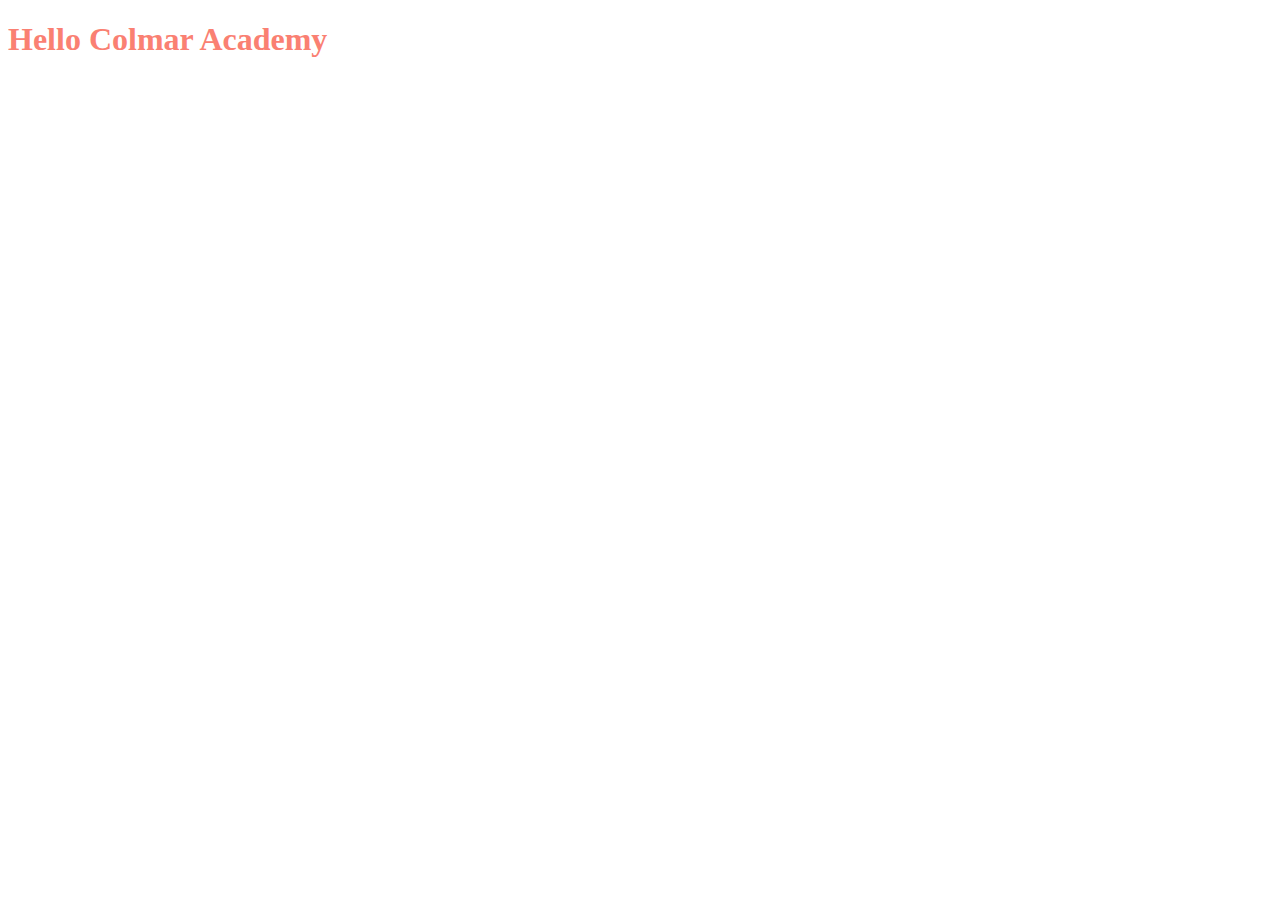
==== index.html @ e4e0206f "first commit" ====
<!DOCTYPE html>
<html lang="en">
  <head>
    <meta charset="UTF-8" />
    <meta name="viewport" content="width=device-width, initial-scale=1.0" />
    <link rel="stylesheet" href="./style.css" />
    <title>10-kan-colmar</title>
  </head>
  <body>
    <h1>Hello Colmar Academy</h1>
  </body>
</html>
---- style.css ----
h1 {
  color: salmon;
}
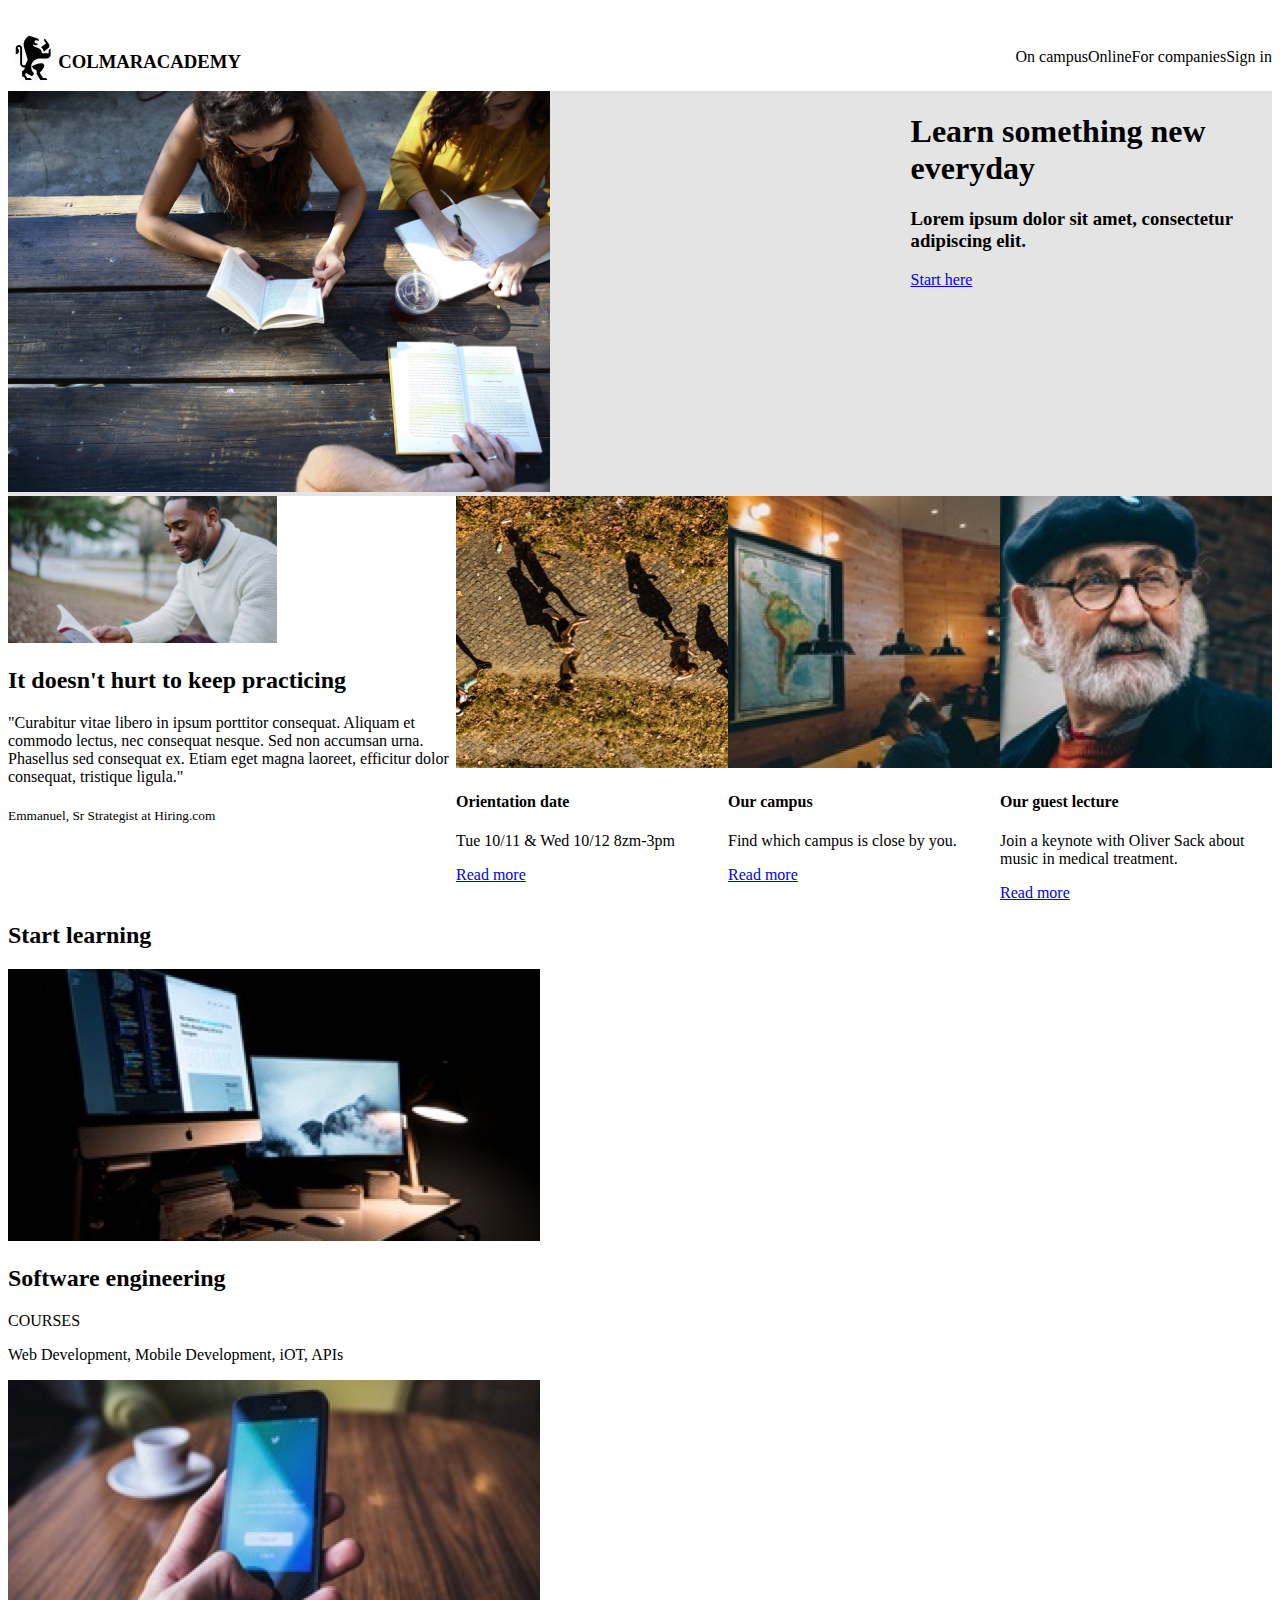
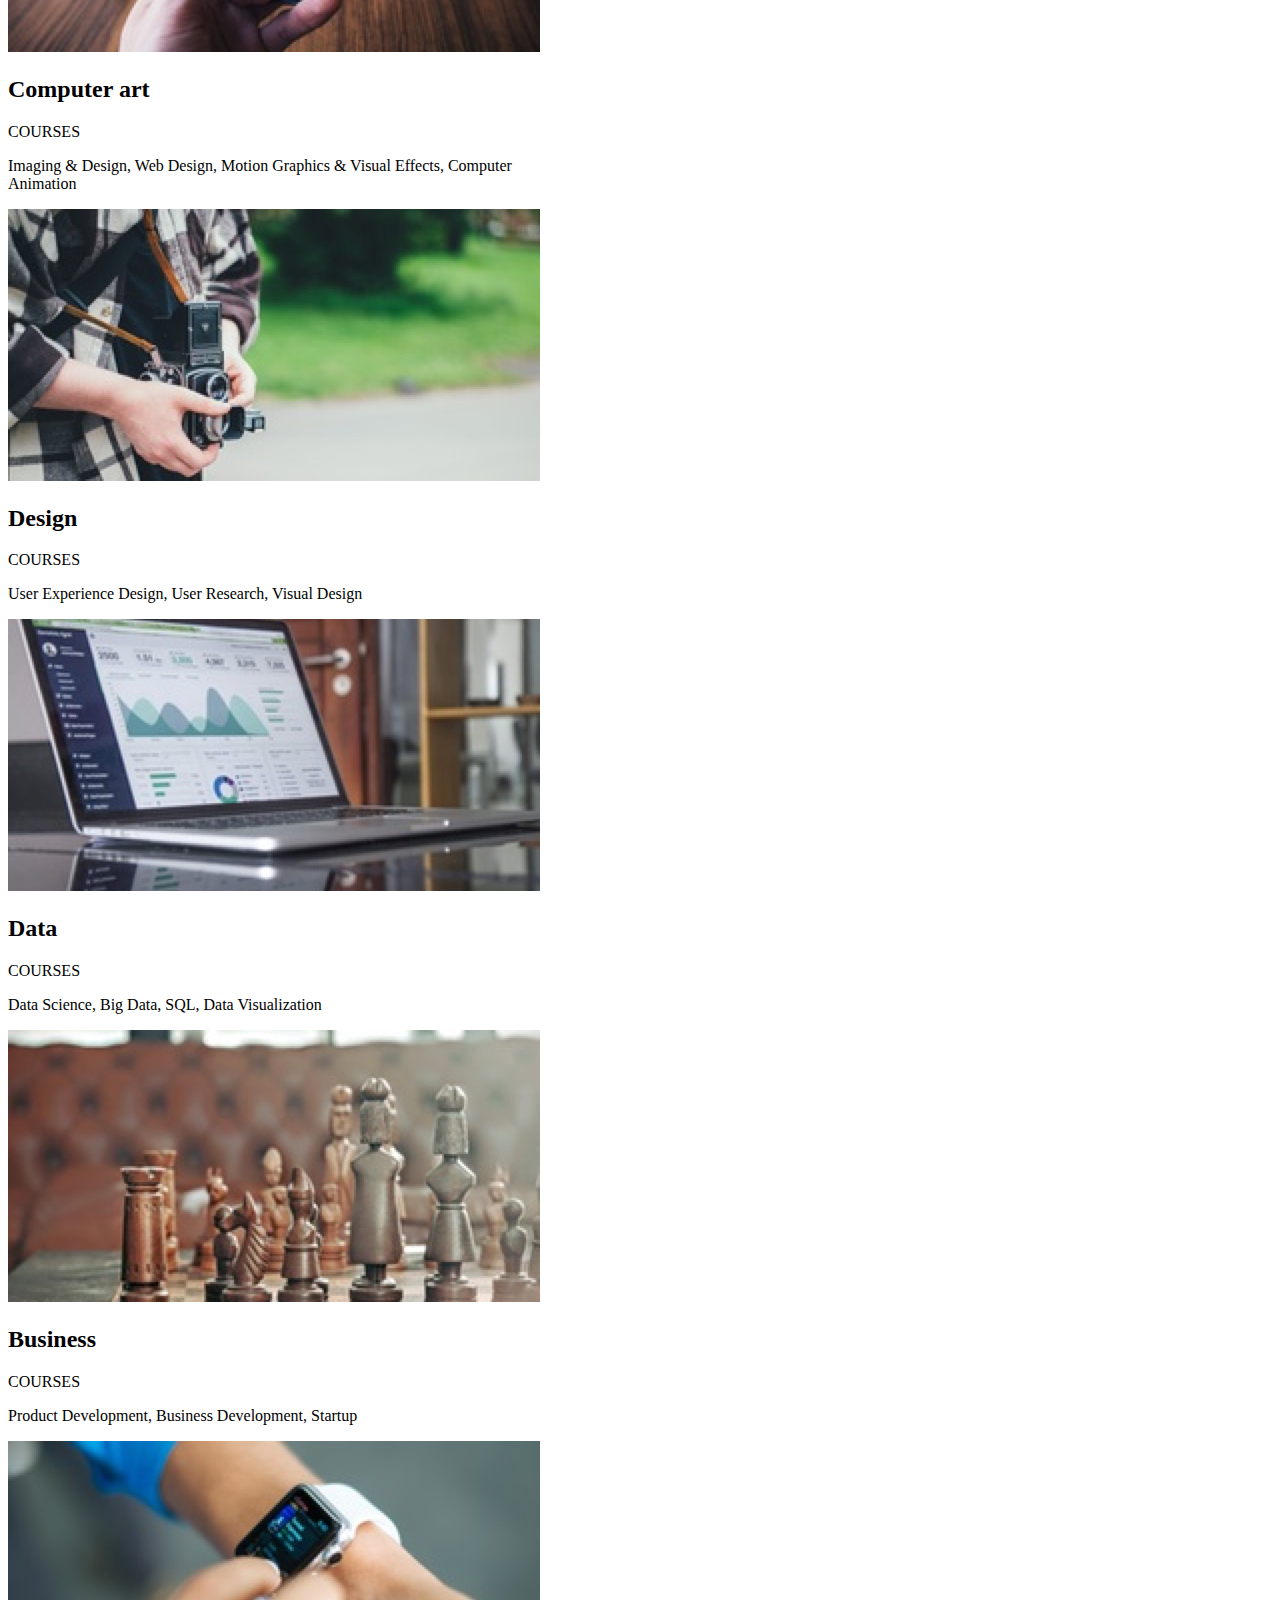
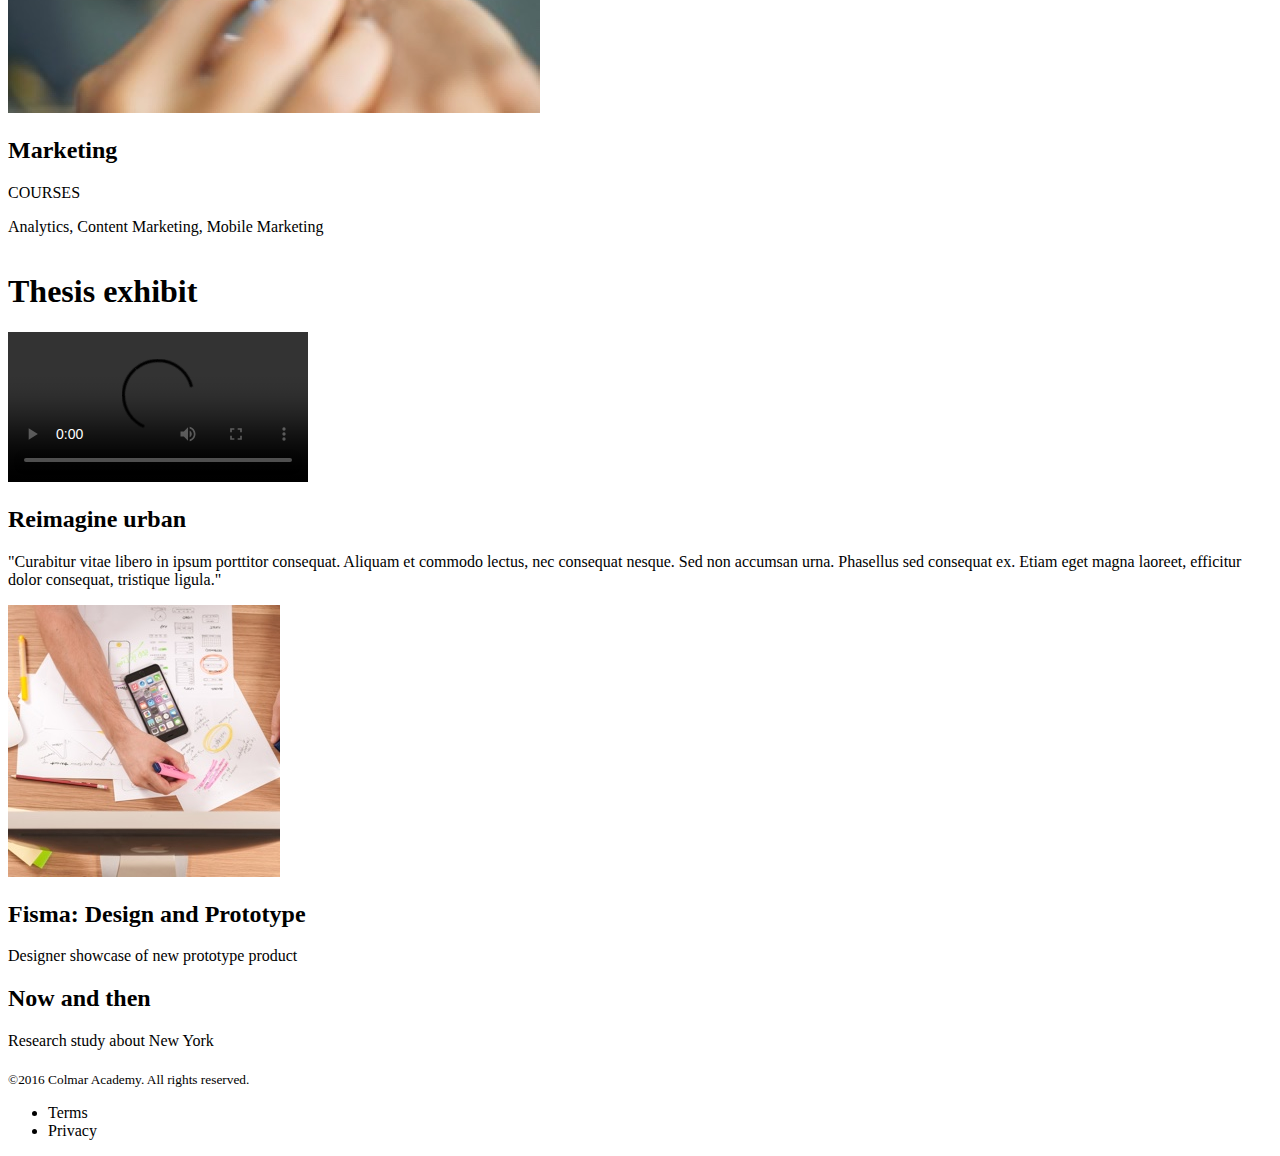
==== commit 8959a76a: "first HTML" ====
--- a/index.html
+++ b/index.html
@@ -7,6 +7,178 @@
     <title>10-kan-colmar</title>
   </head>
   <body>
-    <h1>Hello Colmar Academy</h1>
+    <header>
+      <nav class="nav-bar">
+        <div class="nav-left">
+          <img src="./assets/images/ic-logo.svg" />
+          <h3>COLMAR<span class="span-nav">ACADEMY</span></h3>
+        </div>
+
+        <div class="nav-right">
+          <ul>
+            <li>On campus</li>
+            <li>Online</li>
+            <li>For companies</li>
+            <li>Sign in</li>
+          </ul>
+        </div>
+      </nav>
+    </header>
+
+    <main>
+      <section class="hero">
+        <div class="hero-item hero-item-1">
+          <img src="./assets/images/banner.jpg" alt="banner" />
+        </div>
+
+        <div class="hero-item hero-item-2">
+          <h1>Learn something new everyday</h1>
+          <h3>Lorem ipsum dolor sit amet, consectetur adipiscing elit.</h3>
+          <a href="#" target="”_blank”" class="button"
+            >Start here
+          </a>
+        </div>
+      </section>
+
+      <section class="information">
+        <div class="info-image">
+          <img src="./assets/images/information-main.jpg" />
+          <h2>It doesn't hurt to keep practicing</h2>
+
+          <p>
+            "Curabitur vitae libero in ipsum porttitor consequat. Aliquam et
+            commodo lectus, nec consequat nesque. Sed non accumsan urna.
+            Phasellus sed consequat ex. Etiam eget magna laoreet, efficitur
+            dolor consequat, tristique ligula."
+          </p>
+
+          <sub> Emmanuel, Sr Strategist at Hiring.com </sub>
+        </div>
+
+        <div class="card date">
+          <img
+            src="./assets/images/information-orientation.jpg"
+            alt="orientation date"
+          />
+          <h4>Orientation date</h4>
+          <p>Tue 10/11 & Wed 10/12 8zm-3pm</p>
+          <a href="#">Read more</a>
+        </div>
+
+        <div class="tab campus">
+          <img src="./assets/images/information-campus.jpg" alt="our campus" />
+          <h4>Our campus</h4>
+          <p>Find which campus is close by you.</p>
+          <a href="#">Read more</a>
+        </div>
+
+        <div class="tab guest">
+          <img src="./assets/images/information-guest-lecture.jpg" alt="our guest lecture" />
+          <h4>Our guest lecture</h4>
+          <p>
+            Join a keynote with Oliver Sack about music in medical treatment.
+          </p>
+          <a href="#">Read more</a>
+        </div>
+      </section>
+
+      <section class="course">
+        <h2>Start learning</h2>
+
+        <div class="course-top">
+          <div class="card software-engineering">
+            <img src="./assets/images/course-software.jpg" />
+            <h2>Software engineering</h2>
+            <p>COURSES</p>
+            <p>Web Development, Mobile Development, iOT, APIs</p>
+          </div>
+
+          <div class="card computer-art">
+            <img src="./assets/images/course-computer-art.jpg" />
+            <h2>Computer art</h2>
+            <p>COURSES</p>
+            <p>
+              Imaging & Design, Web Design, Motion Graphics & Visual Effects,
+              Computer Animation
+            </p>
+          </div>
+
+          <div class="card design">
+            <img src="./assets/images/course-design.jpg" />
+            <h2>Design</h2>
+            <p>COURSES</p>
+            <p>User Experience Design, User Research, Visual Design</p>
+          </div>
+        </div>
+
+        <div class="course-bottom">
+          <div class="card data">
+            <img src="./assets/images/course-data.jpg" />
+            <h2>Data</h2>
+            <p>COURSES</p>
+            <p>Data Science, Big Data, SQL, Data Visualization</p>
+          </div>
+
+          <div class="card business">
+            <img src="./assets/images/course-business.jpg" />
+            <h2>Business</h2>
+            <p>COURSES</p>
+            <p>Product Development, Business Development, Startup</p>
+          </div>
+
+          <div class="card marketing">
+            <img src="./assets/images/course-marketing.jpg" />
+            <h2>Marketing</h2>
+            <p>COURSES</p>
+            <p>Analytics, Content Marketing, Mobile Marketing</p>
+          </div>
+        </div>
+      </section>
+
+      <section class="thesis">
+        <h1>Thesis exhibit</h1>
+
+        <div class="thesis-left">
+          <video controls auto>
+            <source src="./assets/videos/thesis.mp4" type="video/mp4" />
+            Your browser does not support the video tag.
+          </video>
+
+          <h2>Reimagine urban</h2>
+          <p>
+            "Curabitur vitae libero in ipsum porttitor consequat. Aliquam et
+            commodo lectus, nec consequat nesque. Sed non accumsan urna.
+            Phasellus sed consequat ex. Etiam eget magna laoreet, efficitur
+            dolor consequat, tristique ligula."
+          </p>
+        </div>
+
+        <div class="thesis-right">
+          <div class="fisma">
+            <img src="./assets/images/thesis-fisma.jpg" />
+            <h2>Fisma: Design and Prototype</h2>
+            <p>Designer showcase of new prototype product</p>
+          </div>
+
+          <div class="now-and-then">
+            <h2>Now and then</h2>
+            <p>Research study about New York</p>
+          </div>
+        </div>
+      </section>
+    </main>
+
+    <footer class="footer">
+      <div class="footer-left">
+        <sub>©2016 Colmar Academy. All rights reserved.</sub>
+      </div>
+
+      <div class="footer-right">
+        <ul>
+          <li>Terms</li>
+          <li>Privacy</li>
+        </ul>
+      </div>
+    </footer>
   </body>
 </html>
--- a/style.css
+++ b/style.css
@@ -1,3 +1,64 @@
-h1 {
-  color: salmon;
+/* Import font Montserrat */
+@import url("https://fonts.googleapis.com/css2?family=Montserrat:ital,wght@0,100..900;1,100..900&family=Poppins:ital,wght@0,100;0,200;0,300;0,400;0,500;0,600;0,700;0,800;0,900;1,100;1,200;1,300;1,400;1,500;1,600;1,700;1,800;1,900&display=swap");
+
+::before,
+::after {
+  margin: 0;
+  padding: 0;
+  box-sizing: border-box;
 }
+
+:root {
+  --light-grey: rgb(228, 228, 228);
+  --dark-grey: rgb(99, 99, 99);
+  --black-grey: rgb(73, 73, 73);
+}
+body {
+  margin-top: 32px;
+}
+
+.nav-bar {
+  display: flex;
+  justify-content: space-between;
+}
+
+.nav-left {
+  display: flex;
+}
+
+.nav-right {
+  padding: 0; /* Remove the random semicolon */
+  ul {
+    display: flex;
+    flex-direction: row;
+    list-style: none;
+  }
+}
+
+.hero {
+  display: flex;
+  background-color: var(--light-grey);
+  justify-content: flex-start;
+}
+
+.hero img {
+  width: 60%;
+}
+
+.information {
+  display: flex;
+}
+
+.info-image img {
+  width: 60%;
+}
+
+.card {
+  width: 40%;
+}
+
+.course {
+  display: flex;
+  justify-content: center;
+  flex-direction: column;
+}
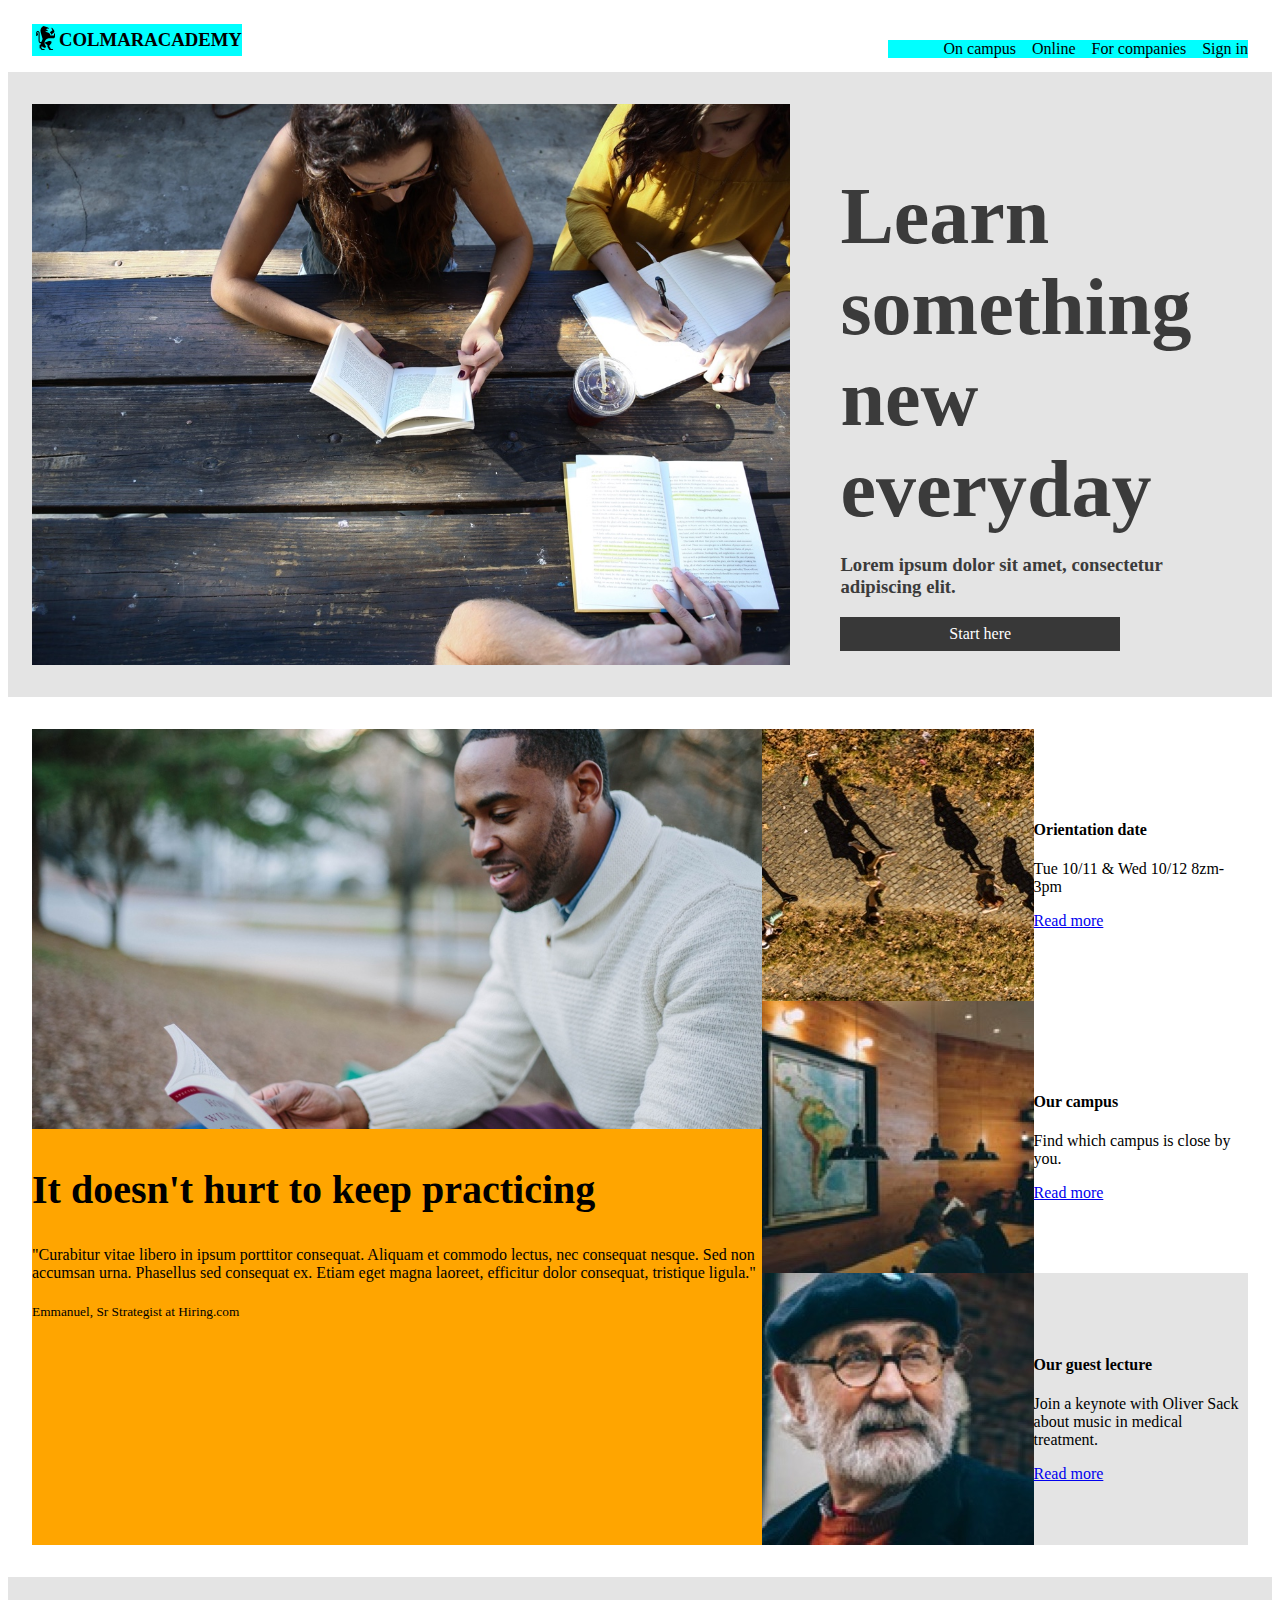
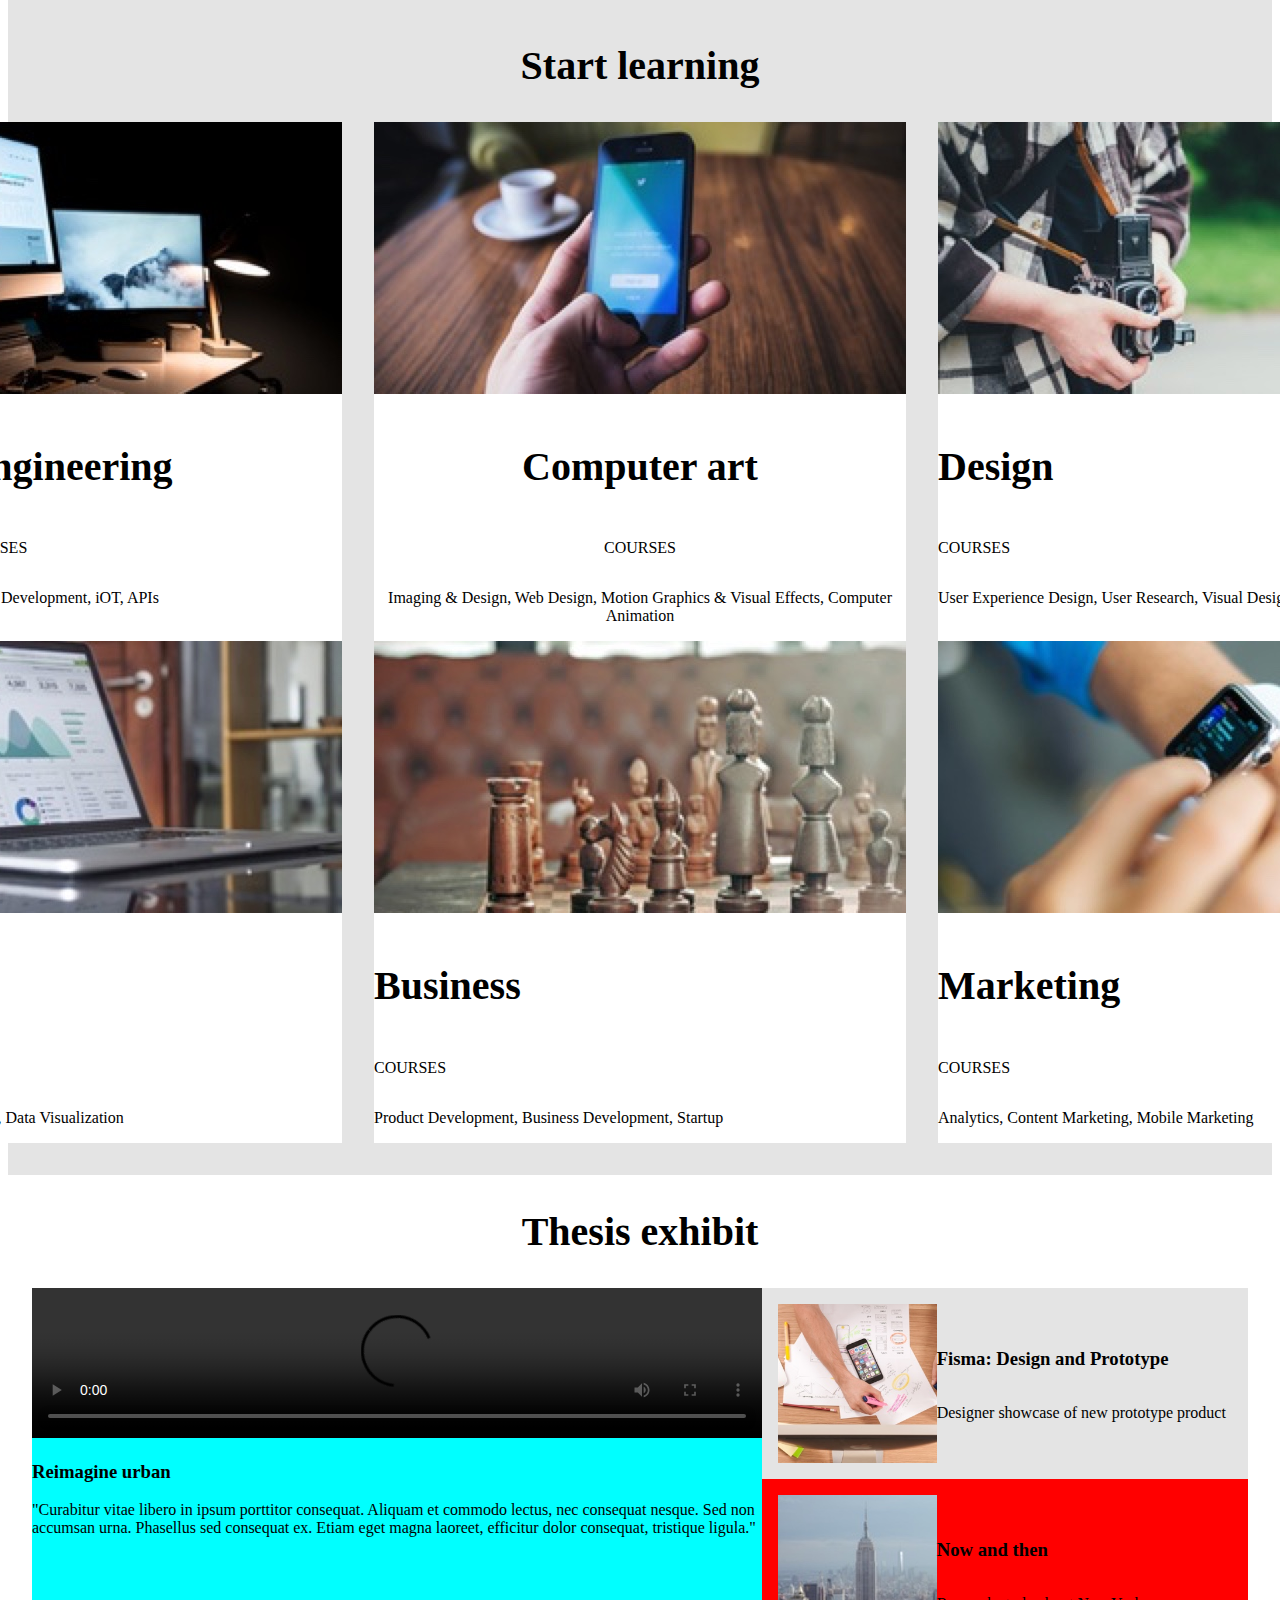
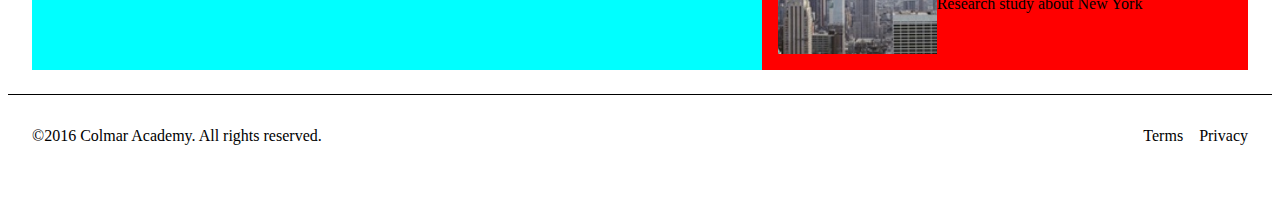
==== commit 0cf2c7fc: "overall desktop--starting" ====
--- a/index.html
+++ b/index.html
@@ -26,22 +26,26 @@
     </header>
 
     <main>
+      <!-- This is hero section. -->
       <section class="hero">
-        <div class="hero-item hero-item-1">
-          <img src="./assets/images/banner.jpg" alt="banner" />
-        </div>
-
-        <div class="hero-item hero-item-2">
-          <h1>Learn something new everyday</h1>
+        <img src="./assets/images/banner.jpg" alt="banner" />
+
+        <div class="hero-item">
+          <h1>
+            Learn something<br />
+            new everyday
+          </h1>
           <h3>Lorem ipsum dolor sit amet, consectetur adipiscing elit.</h3>
-          <a href="#" target="”_blank”" class="button"
-            >Start here
-          </a>
-        </div>
-      </section>
-
+          <a href="#" target="”_blank”" class="button">Start here </a>
+        </div>
+
+        <!-- This is hero-mobile section. -->
+      </section>
+
+      <!-- This is information section. -->
       <section class="information">
-        <div class="info-image">
+        <!-- This is Box1. -->
+        <div class="info-left">
           <img src="./assets/images/information-main.jpg" />
           <h2>It doesn't hurt to keep practicing</h2>
 
@@ -55,52 +59,75 @@
           <sub> Emmanuel, Sr Strategist at Hiring.com </sub>
         </div>
 
-        <div class="card date">
-          <img
-            src="./assets/images/information-orientation.jpg"
-            alt="orientation date"
-          />
-          <h4>Orientation date</h4>
-          <p>Tue 10/11 & Wed 10/12 8zm-3pm</p>
-          <a href="#">Read more</a>
-        </div>
-
-        <div class="tab campus">
-          <img src="./assets/images/information-campus.jpg" alt="our campus" />
-          <h4>Our campus</h4>
-          <p>Find which campus is close by you.</p>
-          <a href="#">Read more</a>
-        </div>
-
-        <div class="tab guest">
-          <img src="./assets/images/information-guest-lecture.jpg" alt="our guest lecture" />
-          <h4>Our guest lecture</h4>
-          <p>
-            Join a keynote with Oliver Sack about music in medical treatment.
-          </p>
-          <a href="#">Read more</a>
-        </div>
-      </section>
-
+        <!-- This is Box2. -->
+
+        <div class="info-right">
+          <div class="tab date">
+            <img
+              src="./assets/images/information-orientation.jpg"
+              alt="orientation date"
+            />
+            <div class="tab-text">
+              <h4>Orientation date</h4>
+              <p>Tue 10/11 & Wed 10/12 8zm-3pm</p>
+              <a href="#">Read more</a>
+            </div>
+          </div>
+
+          <div class="tab campus">
+            <img
+              src="./assets/images/information-campus.jpg"
+              alt="our campus"
+            />
+            <div class="tab-text">
+              <h4>Our campus</h4>
+              <p>Find which campus is close by you.</p>
+              <a href="#">Read more</a>
+            </div>
+          </div>
+
+          <div class="tab guest">
+            <img
+              src="./assets/images/information-guest-lecture.jpg"
+              alt="our guest lecture"
+            />
+            <div class="tab-text">
+              <h4>Our guest lecture</h4>
+              <p>
+                Join a keynote with Oliver Sack about music in medical
+                treatment.
+              </p>
+              <a href="#">Read more</a>
+            </div>
+          </div>
+        </div>
+      </section>
+
+      <!-- This is course srction. -->
       <section class="course">
         <h2>Start learning</h2>
 
+        <!-- This is course-top. -->
         <div class="course-top">
           <div class="card software-engineering">
             <img src="./assets/images/course-software.jpg" />
-            <h2>Software engineering</h2>
-            <p>COURSES</p>
-            <p>Web Development, Mobile Development, iOT, APIs</p>
+            <div class="card-text">
+              <h2>Software engineering</h2>
+              <p>COURSES</p>
+              <p>Web Development, Mobile Development, iOT, APIs</p>
+            </div>
           </div>
 
           <div class="card computer-art">
             <img src="./assets/images/course-computer-art.jpg" />
-            <h2>Computer art</h2>
-            <p>COURSES</p>
-            <p>
-              Imaging & Design, Web Design, Motion Graphics & Visual Effects,
-              Computer Animation
-            </p>
+            <div class="card-text">
+              <h2>Computer art</h2>
+              <p>COURSES</p>
+              <p>
+                Imaging & Design, Web Design, Motion Graphics & Visual Effects,
+                Computer Animation
+              </p>
+            </div>
           </div>
 
           <div class="card design">
@@ -135,34 +162,45 @@
         </div>
       </section>
 
+      <!-- This is thesis section. -->
+
       <section class="thesis">
-        <h1>Thesis exhibit</h1>
-
-        <div class="thesis-left">
-          <video controls auto>
-            <source src="./assets/videos/thesis.mp4" type="video/mp4" />
-            Your browser does not support the video tag.
-          </video>
-
-          <h2>Reimagine urban</h2>
-          <p>
-            "Curabitur vitae libero in ipsum porttitor consequat. Aliquam et
-            commodo lectus, nec consequat nesque. Sed non accumsan urna.
-            Phasellus sed consequat ex. Etiam eget magna laoreet, efficitur
-            dolor consequat, tristique ligula."
-          </p>
-        </div>
-
-        <div class="thesis-right">
-          <div class="fisma">
-            <img src="./assets/images/thesis-fisma.jpg" />
-            <h2>Fisma: Design and Prototype</h2>
-            <p>Designer showcase of new prototype product</p>
-          </div>
-
-          <div class="now-and-then">
-            <h2>Now and then</h2>
-            <p>Research study about New York</p>
+        <h2>Thesis exhibit</h2>
+
+        <div class="thesis-in">
+          <!-- This is left-box. -->
+          <div class="thesis-left">
+            <video controls auto>
+              <source src="./assets/videos/thesis.mp4" type="video/mp4" />
+              Your browser does not support the video tag.
+            </video>
+
+            <h3>Reimagine urban</h3>
+            <p>
+              "Curabitur vitae libero in ipsum porttitor consequat. Aliquam et
+              commodo lectus, nec consequat nesque. Sed non accumsan urna.
+              Phasellus sed consequat ex. Etiam eget magna laoreet, efficitur
+              dolor consequat, tristique ligula."
+            </p>
+          </div>
+
+          <!-- This is right-box. -->
+          <div class="thesis-right">
+            <div class="thesis-tab fisma">
+              <img src="./assets/images/thesis-fisma.jpg" />
+              <div class="thesis-text">
+                <h3>Fisma: Design and Prototype</h3>
+                <p>Designer showcase of new prototype product</p>
+              </div>
+            </div>
+
+            <div class="thesis-tab now-and-then">
+              <img src="./assets/images/thesis-now-and-then.jpg" />
+              <div class="thesis-text">
+                <h3>Now and then</h3>
+                <p>Research study about New York</p>
+              </div>
+            </div>
           </div>
         </div>
       </section>
@@ -170,14 +208,12 @@
 
     <footer class="footer">
       <div class="footer-left">
-        <sub>©2016 Colmar Academy. All rights reserved.</sub>
+        <p>©2016 Colmar Academy. All rights reserved.</p>
       </div>
 
       <div class="footer-right">
-        <ul>
-          <li>Terms</li>
-          <li>Privacy</li>
-        </ul>
+        <p>Terms</p>
+        <p>Privacy</p>
       </div>
     </footer>
   </body>
--- a/style.css
+++ b/style.css
@@ -9,56 +9,217 @@
 }
 
 :root {
+  --light-white: rgb(237, 237, 237);
   --light-grey: rgb(228, 228, 228);
-  --dark-grey: rgb(99, 99, 99);
+  --dark-grey: rgb(56, 56, 56);
   --black-grey: rgb(73, 73, 73);
 }
-body {
-  margin-top: 32px;
+
+html {
+  margin: 0;
+  padding: 0;
+}
+
+header {
+  height: 64px;
+
+  display: flex;
+  flex-direction: column;
+  justify-content: center;
 }
 
 .nav-bar {
   display: flex;
   justify-content: space-between;
-}
-
-.nav-left {
-  display: flex;
-}
-
-.nav-right {
-  padding: 0; /* Remove the random semicolon */
-  ul {
-    display: flex;
-    flex-direction: row;
+  margin: 24px;
+  height: 32px;
+
+  .nav-left {
+    display: flex;
+    justify-content: flex-end;
+    align-items: center;
+
+    background-color: aqua;
+  }
+  .nav-right ul {
+    background-color: aqua;
+    display: flex;
+    flex-direction: rows;
     list-style: none;
-  }
+
+    li {
+      padding-left: 16px;
+    }
+  }
+
+  @media (max-width) {
+  }
+}
+
+h1 {
+  font-size: 5rem;
+}
+
+p {
+  font-size: 1rem;
+}
+
+h2 {
+  font-size: 2.5rem;
 }
 
 .hero {
-  display: flex;
   background-color: var(--light-grey);
-  justify-content: flex-start;
-}
-
-.hero img {
-  width: 60%;
+  display: flex;
+
+  img {
+    width: 60%;
+    padding: 32px 50px 32px 24px;
+  }
+
+  .hero-item {
+    display: flex;
+    flex-direction: column;
+    justify-content: center;
+    padding-right: 5rem;
+    align-items: flex-start;
+    color: rgb(59, 59, 59);
+
+    h1 {
+      margin-bottom: 0;
+    }
+  }
+
+  .button {
+    display: block;
+    width: 75%;
+    text-align: center;
+    background-color: var(--dark-grey);
+    padding: 8px;
+    color: white;
+    text-decoration: none;
+  }
 }
 
 .information {
   display: flex;
-}
-
-.info-image img {
-  width: 60%;
+  .info-left {
+    background-color: orange;
+    width: 60%;
+    img {
+      width: 100%;
+    }
+  }
+
+  .info-right {
+    width: 40%;
+
+    .tab {
+      display: flex;
+      align-items: center;
+    }
+
+    .guest {
+      background-color: var(--light-grey);
+    }
+  }
+
+  margin: 32px 24px;
+}
+
+.course {
+  background-color: var(--light-grey);
+  padding: 32px 72px;
+  text-align: center;
+
+  display: flex;
+  flex-direction: column;
+
+  .course-top,
+  .course-bottom {
+    display: flex;
+    justify-content: center;
+    gap: 32px;
+  }
 }
 
 .card {
-  width: 40%;
-}
-
-.course {
-  display: flex;
-  justify-content: center;
+  background-color: white;
+  height: auto;
+  display: flex;
   flex-direction: column;
-}
+  align-items: flex-start;
+
+  .card-text {
+    display: flex;
+    flex-direction: column;
+  }
+
+  img {
+    padding-bottom: 16px;
+  }
+}
+
+.thesis {
+  h2 {
+    text-align: center;
+  }
+
+  .thesis-in {
+    background-color: red;
+    display: flex;
+    margin: 24px;
+
+    .thesis-left {
+      background-color: aqua;
+      width: 60%;
+
+      video {
+        width: 100%;
+      }
+
+      h2 {
+        text-align: left;
+      }
+    }
+
+    .thesis-right {
+      width: 40%;
+
+      .thesis-tab {
+        display: flex;
+        padding: 16px;
+
+        .thesis-text {
+          display: flex;
+          flex-direction: column;
+          justify-content: center;
+        }
+      }
+
+      img {
+        width: 35%;
+        height: auto;
+      }
+    }
+  }
+}
+
+.fisma {
+  background-color: var(--light-grey);
+}
+
+.footer {
+  border-top: 1px solid black;
+  display: flex;
+  justify-content: space-between;
+  padding-top: 16px;
+  padding-left: 24px;
+  padding-right: 24px;
+  padding-bottom: 30px;
+
+  .footer-right {
+    display: flex;
+    gap: 1rem;
+  }
+}
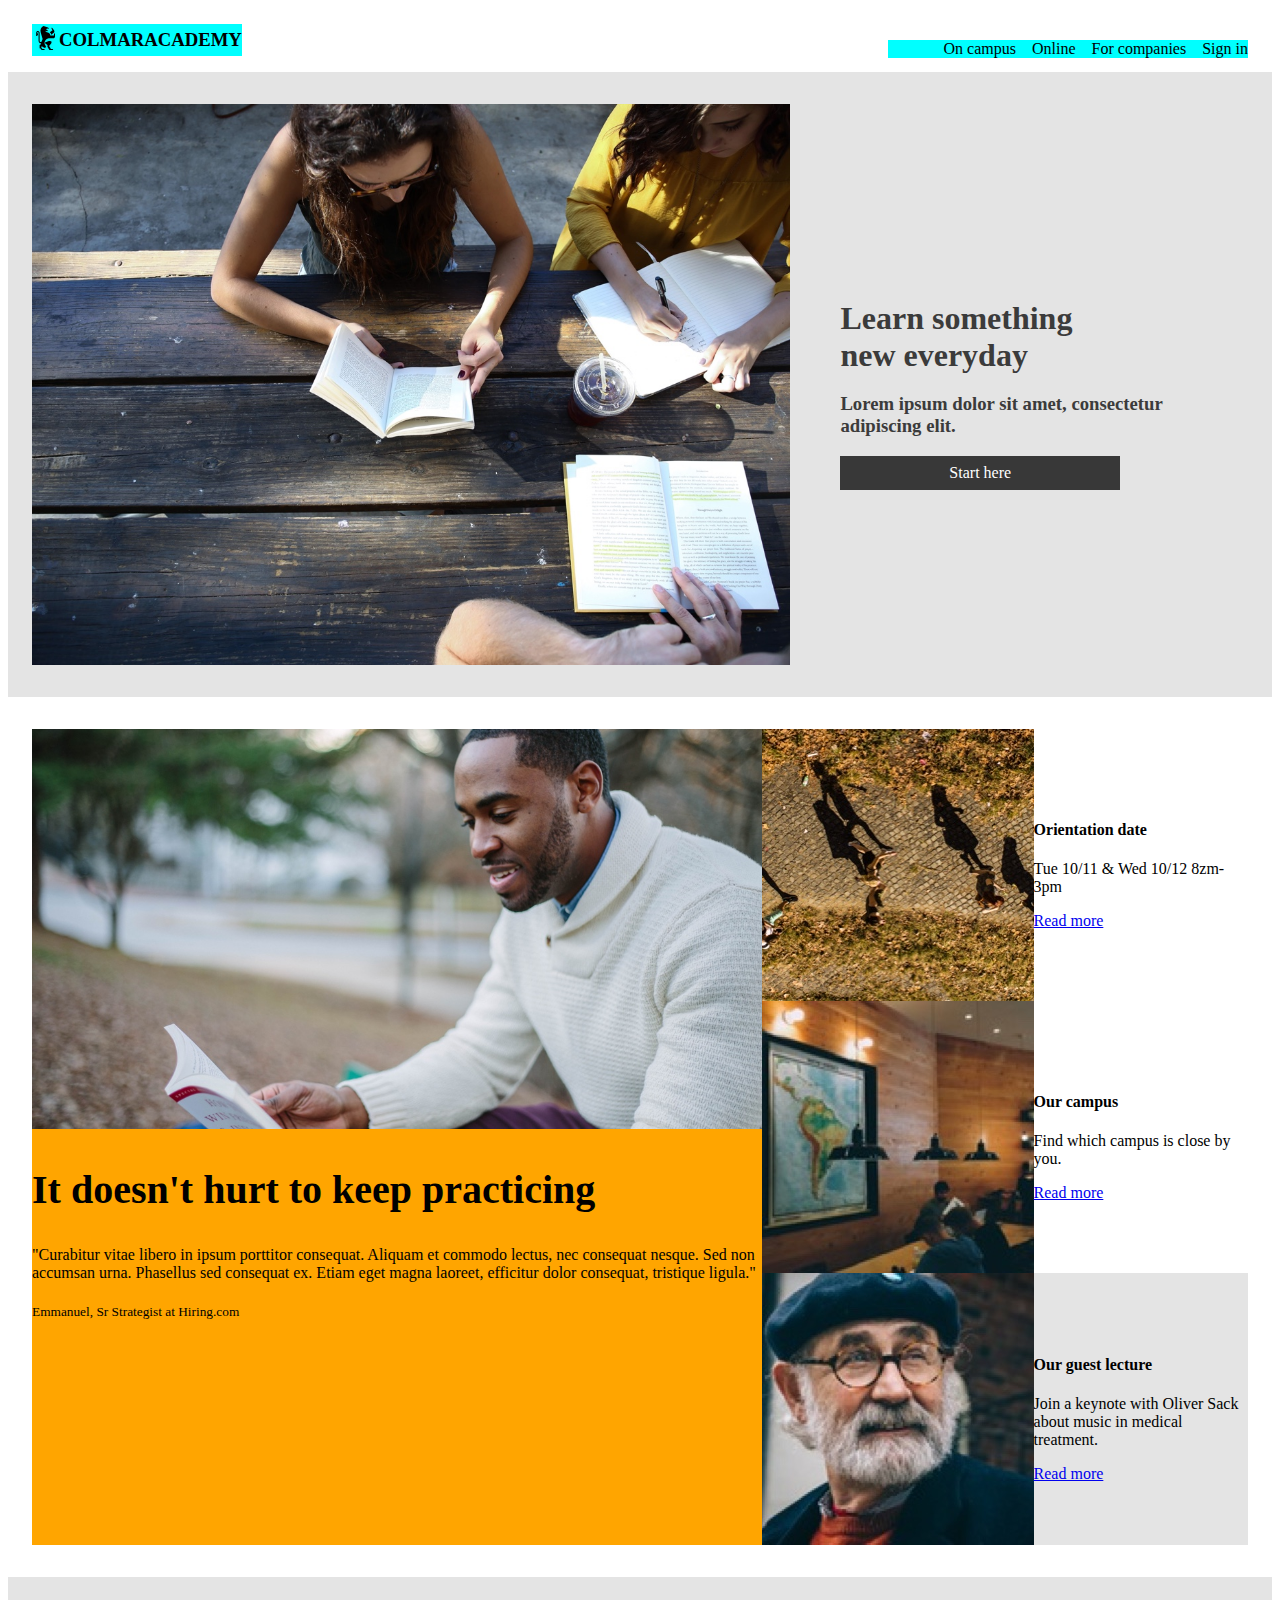
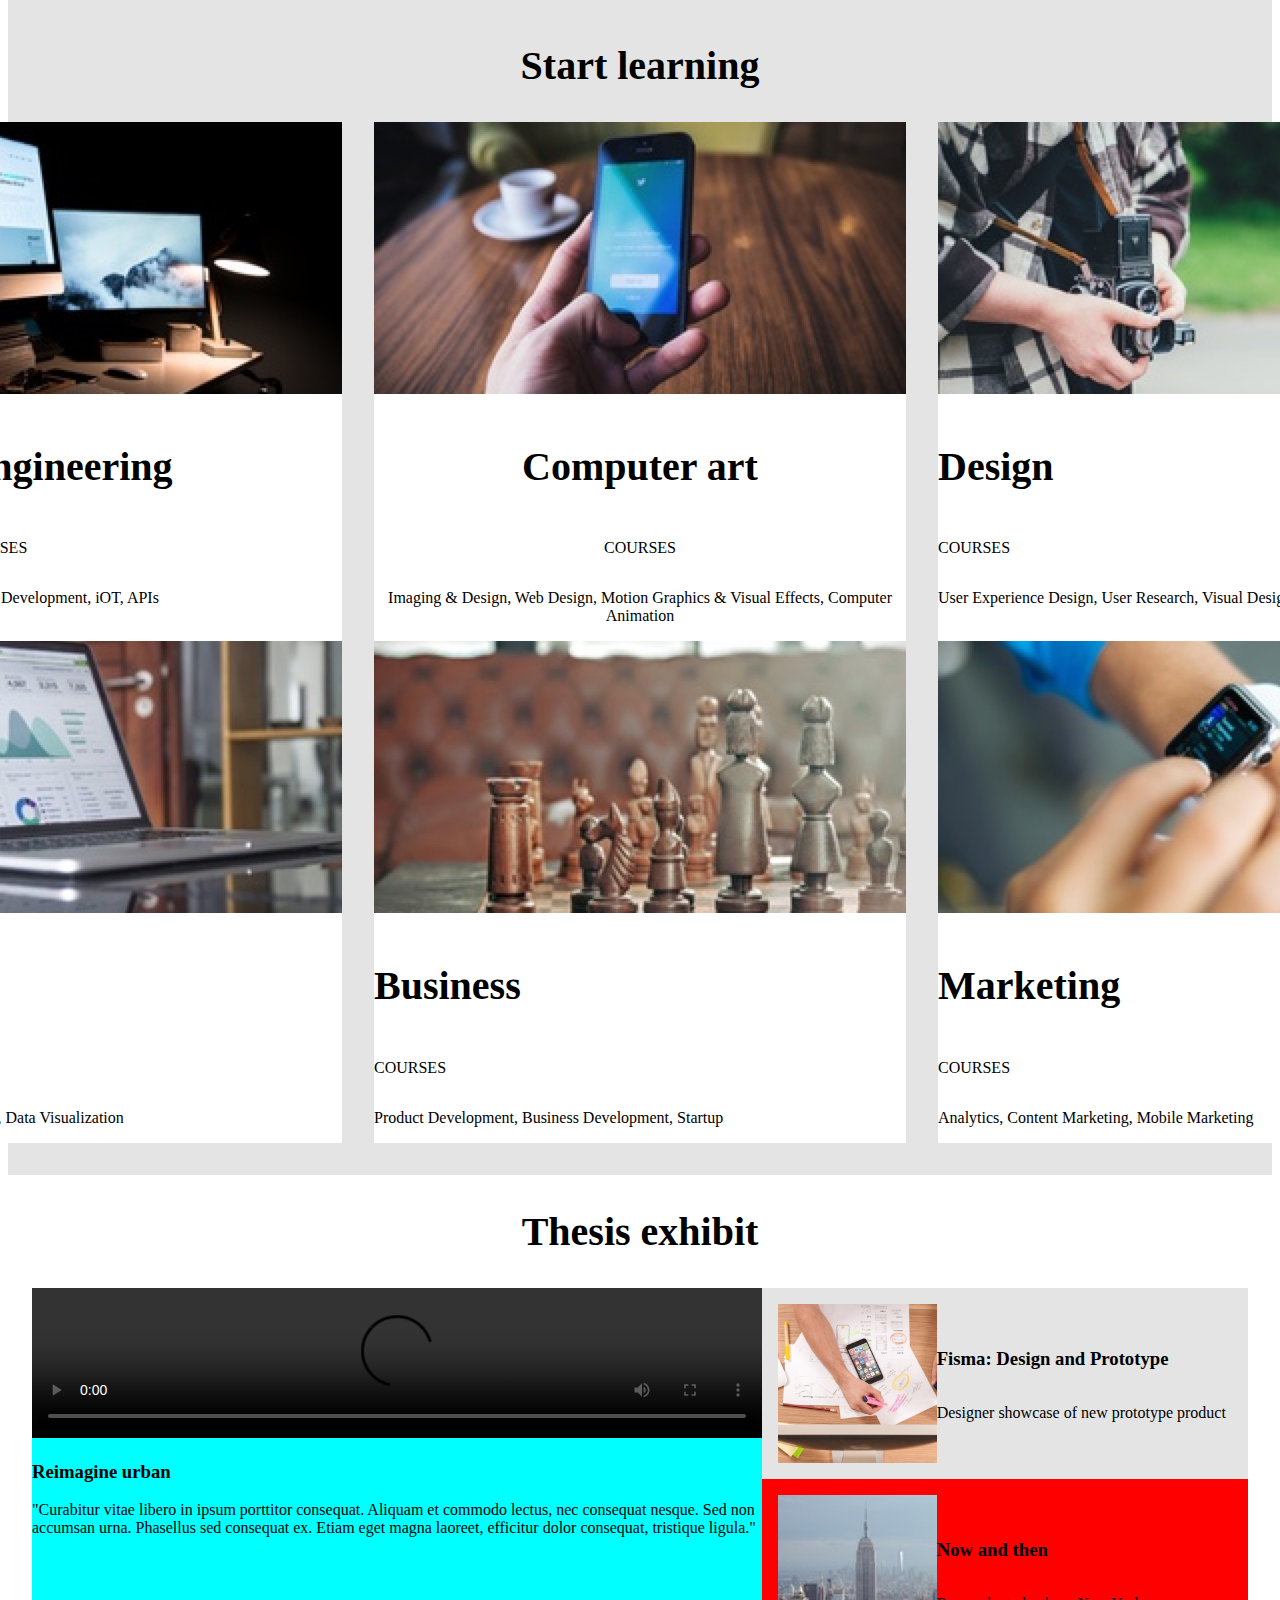
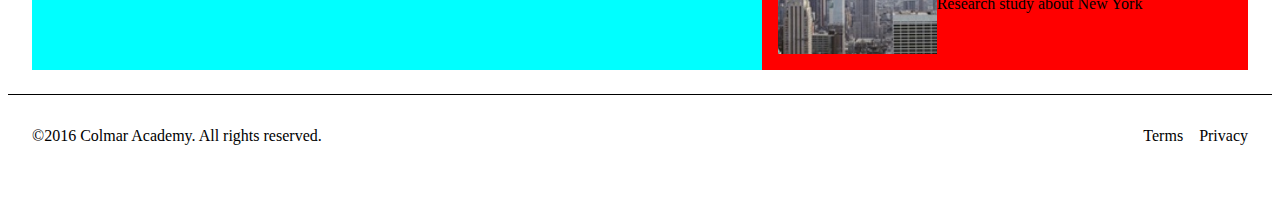
==== commit b2fb865d: "checkpoint-afternoon, start mobile" ====
--- a/index.html
+++ b/index.html
@@ -22,6 +22,14 @@
             <li>Sign in</li>
           </ul>
         </div>
+
+        <!-- This is nav-mobile section. -->
+        <nav class="nav-mobile">
+          <img src="./assets/images/ic-logo.svg" alt="logo" />
+          <img src="./assets/images/ic-on-campus.svg" alt="on-campus" />
+          <img src="./assets/images/ic-online.svg" alt="online" />
+          <img src="./assets/images/ic-login.svg" alt="ic-login" />
+        </nav>
       </nav>
     </header>
 
--- a/style.css
+++ b/style.css
@@ -52,7 +52,20 @@
     }
   }
 
-  @media (max-width) {
+  /* hide */
+  .nav-mobile {
+    display: none;
+  }
+
+  @media only screen and (max-width: 480px) {
+    .nav-left,
+    .nav-right {
+      display: none;
+    }
+    .nav-bar .nav-mobile {
+        display: reset;
+      }
+    }
   }
 }
 
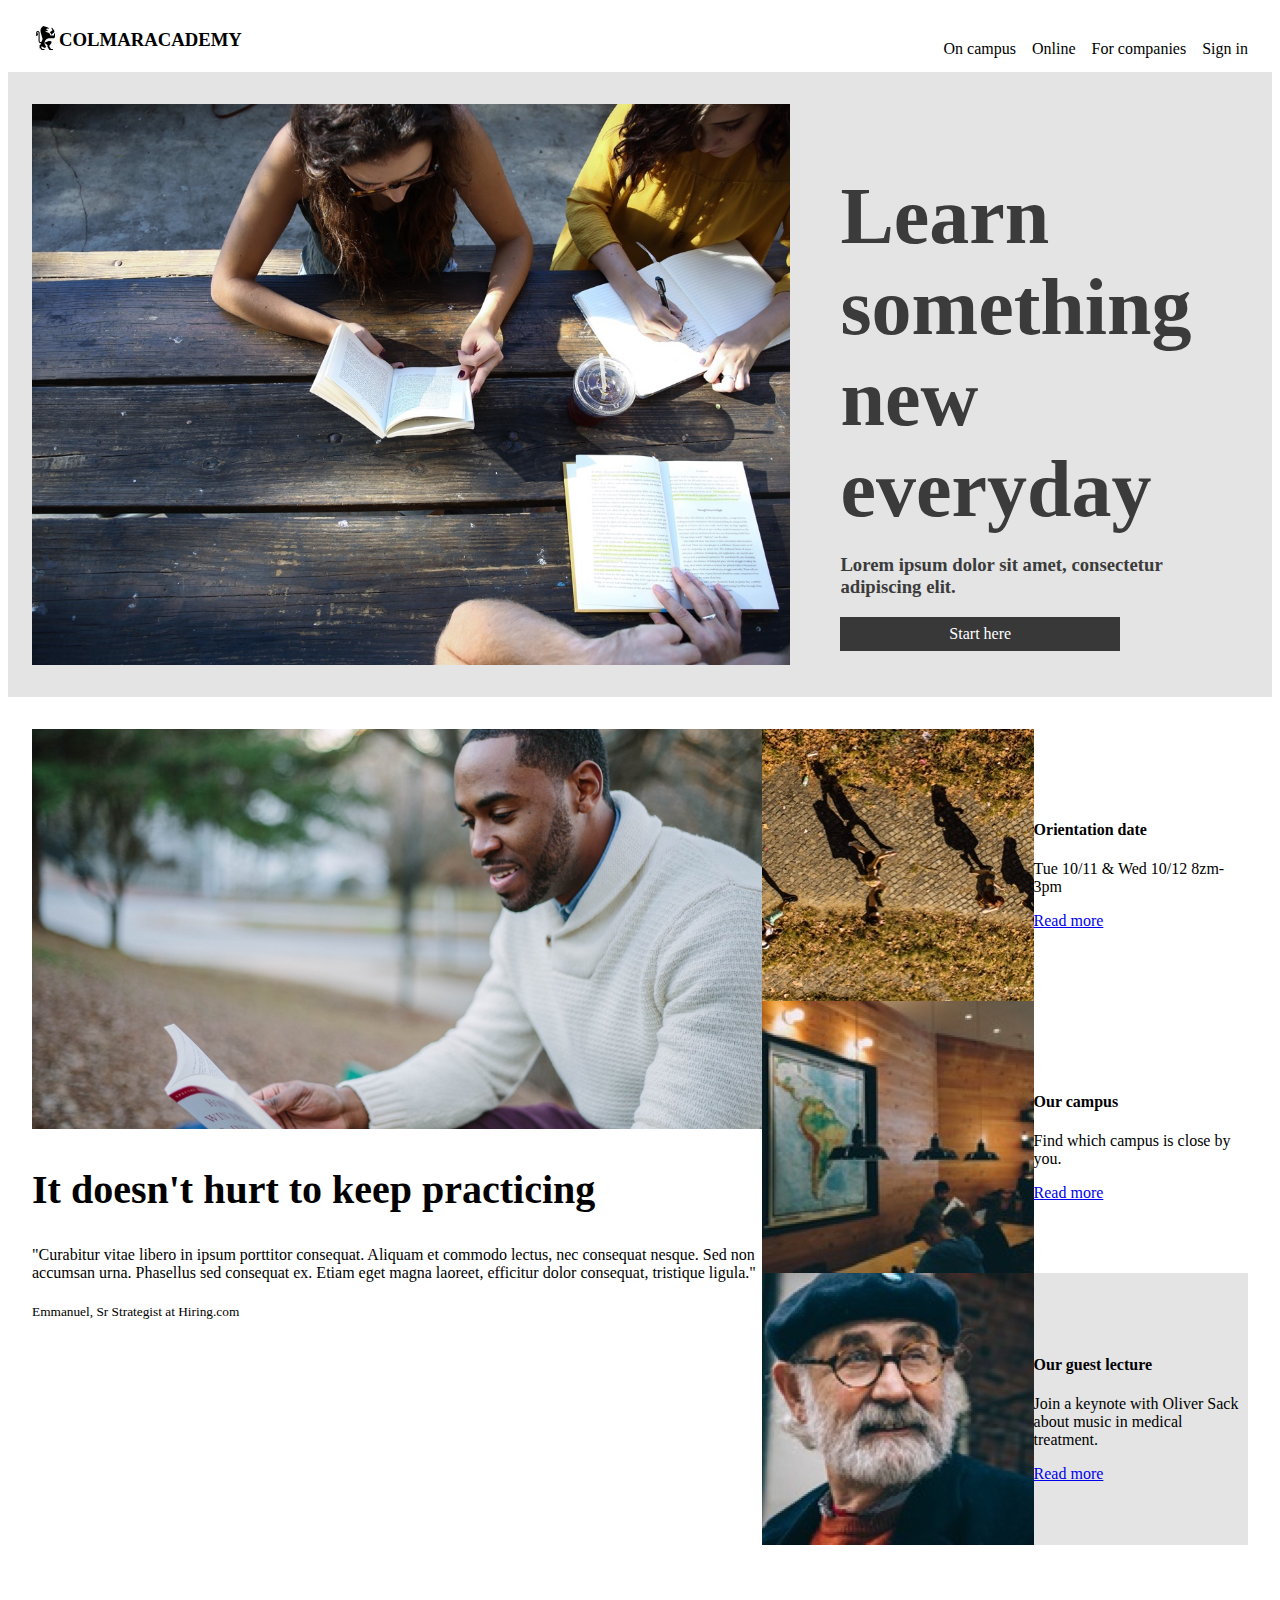
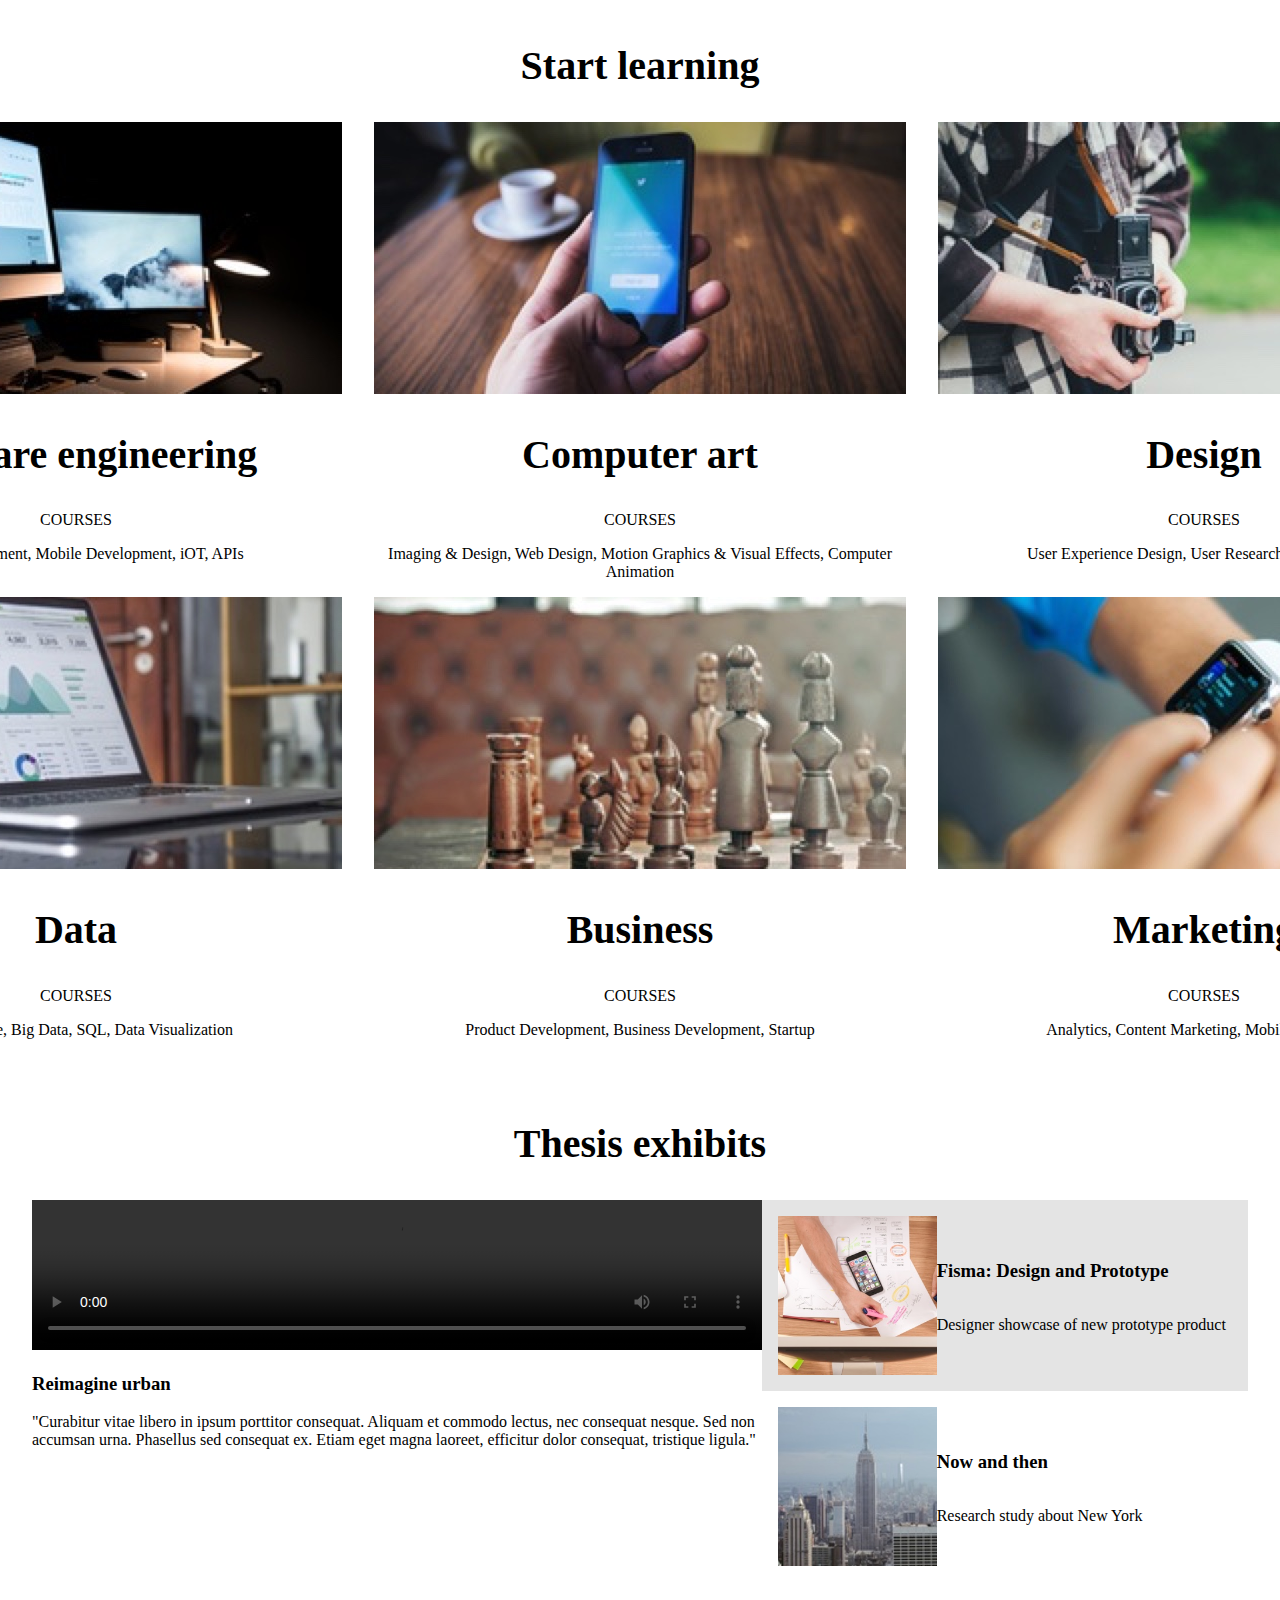
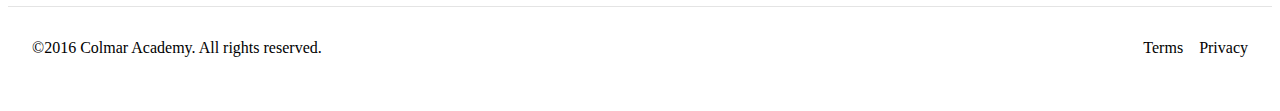
==== commit 62459710: "add mobile_almost finish" ====
--- a/index.html
+++ b/index.html
@@ -48,6 +48,18 @@
         </div>
 
         <!-- This is hero-mobile section. -->
+        <div class="hero-mobile">
+          <img src="./assets/images/banner.jpg" alt="banner" />
+          <div class="hero-mobile-text">
+            <h3>
+              Learn something<br />
+              new everyday
+            </h3>
+            <h5>Lorem ipsum dolor sit amet, consectetur adipiscing elit.</h5>
+            <a href="#" target="”_blank”" class="button">Start here </a>
+          </div>
+          </div>
+        </div>
       </section>
 
       <!-- This is information section. -->
@@ -107,6 +119,43 @@
               </p>
               <a href="#">Read more</a>
             </div>
+          </div>
+        </div>
+
+        <!-- This is info-mobile. -->
+        <div class="info-mobile">
+          <div class="info-mobile-card">
+            <img
+              src="./assets/images/information-orientation-mobile.jpg"
+              alt="orientation"
+            />
+            <div class="tab-text">
+              <h4>Orientation date</h4>
+              <p>Tue 10/11 & Wed 10/12 8zm-3pm</p>
+              <a href="#">Read more</a>
+            </div>
+          </div>
+
+          <div class="info-mobile-card">
+            <img
+              src="./assets/images/information-campus-mobile.jpg"
+              alt="orientation"
+            />
+            <h4>Our campus</h4>
+            <p>Find which campus is close by you.</p>
+            <a href="#">Read more</a>
+          </div>
+
+          <div class="info-mobile-card">
+            <img
+              src="./assets/images/information-guest-lecture-mobile.jpg"
+              alt="orientation"
+            />
+            <h4>Our guest lecture</h4>
+            <p>
+              Join a keynote with Oliver Sack about music in medical treatment.
+            </p>
+            <a href="#">Read more</a>
           </div>
         </div>
       </section>
@@ -168,12 +217,22 @@
             <p>Analytics, Content Marketing, Mobile Marketing</p>
           </div>
         </div>
+
+        <!-- This is course-mobile -->
+        <div class="course-mobile">
+          <h3>Software engineering</h3>
+          <h3>Computer art</h3>
+          <h3>Design</h3>
+          <h3>Data</h3>
+          <h3>Business</h3>
+          <h3>Marketing</h3>
+        </div>
       </section>
 
       <!-- This is thesis section. -->
 
       <section class="thesis">
-        <h2>Thesis exhibit</h2>
+        <h2>Thesis exhibits</h2>
 
         <div class="thesis-in">
           <!-- This is left-box. -->
@@ -211,9 +270,18 @@
             </div>
           </div>
         </div>
+
+        <!-- This is thesis mobile -->
+        <div class="thesis-mobile">
+          <video controls auto>
+            <source src="./assets/videos/thesis.mp4" type="video/mp4" />
+            Your browser does not support the video tag.
+          </video>
+        </div>
       </section>
     </main>
 
+    <!-- This is footer section -->
     <footer class="footer">
       <div class="footer-left">
         <p>©2016 Colmar Academy. All rights reserved.</p>
--- a/style.css
+++ b/style.css
@@ -38,11 +38,8 @@
     display: flex;
     justify-content: flex-end;
     align-items: center;
-
-    background-color: aqua;
   }
   .nav-right ul {
-    background-color: aqua;
     display: flex;
     flex-direction: rows;
     list-style: none;
@@ -57,14 +54,20 @@
     display: none;
   }
 
-  @media only screen and (max-width: 480px) {
+  @media (max-width: 480px) {
+    .nav-bar {
+      margin: 0;
+      padding: 0;
+      height: 64;
+    }
     .nav-left,
     .nav-right {
       display: none;
     }
-    .nav-bar .nav-mobile {
-        display: reset;
-      }
+    .nav-mobile {
+      display: flex;
+      width: 100%;
+      justify-content: space-around;
     }
   }
 }
@@ -112,12 +115,25 @@
     color: white;
     text-decoration: none;
   }
-}
+
+  .hero-mobile {
+    display: none;
+  }
+
+  @media (max-width: 480px) {
+    
+    .hero-mobile {
+      display: block;
+    }
+    
+  }
+}
+
+/* Information section */
 
 .information {
   display: flex;
   .info-left {
-    background-color: orange;
     width: 60%;
     img {
       width: 100%;
@@ -138,10 +154,29 @@
   }
 
   margin: 32px 24px;
-}
-
+
+  .info-mobile {
+    display: none;
+  }
+  @media (max-width: 480px) {
+    .info-left, .info-right {
+      display: none;
+    }
+
+    .info-mobile {
+      display: flex;
+      flex-direction: column;
+      img {
+        width: 100%;
+      }
+    }
+
+  }
+}
+
+/* This is course section */
 .course {
-  background-color: var(--light-grey);
+  background-color: grey;
   padding: 32px 72px;
   text-align: center;
 
@@ -153,6 +188,37 @@
     display: flex;
     justify-content: center;
     gap: 32px;
+  }
+
+  .course-mobile {
+    display: none;
+  }
+
+  @media (max-width: 480px) {
+    border-bottom: 1px solid grey;
+    .course-top,
+    .course-bottom {
+      display: none;
+    }
+
+    .course-mobile {
+      display: flex;
+      flex-direction: column;
+      align-items: flex-start;
+      gap: 8px;
+      }
+      h3 {
+        text-align: left;
+        width: 100%;
+        background-color: var(--light-grey);
+        padding: 16px;
+        padding-bottom: 24px;
+        margin: 4px;
+      }
+      
+    }
+
+    background-color: white;
   }
 }
 
@@ -173,18 +239,21 @@
   }
 }
 
+/* Thesis section */
+
 .thesis {
   h2 {
     text-align: center;
   }
-
+  /* Hide */
+  .thesis-mobile {
+    display: none;
+  }
   .thesis-in {
-    background-color: red;
     display: flex;
     margin: 24px;
 
     .thesis-left {
-      background-color: aqua;
       width: 60%;
 
       video {
@@ -216,14 +285,33 @@
       }
     }
   }
+
+  /* thesis-mobile */
+  @media (max-width: 480px) {
+    .thesis-in {
+      display: none;
+    }
+
+    .thesis-mobile {
+      display: flex;
+      video {
+        width: 100%;
+      }
+
+      padding-top: 16px;
+      padding-bottom: 16px;
+    }
+  }
 }
 
 .fisma {
   background-color: var(--light-grey);
 }
 
+/* This is footer. */
+
 .footer {
-  border-top: 1px solid black;
+  border-top: 1px solid var(--light-grey);
   display: flex;
   justify-content: space-between;
   padding-top: 16px;
@@ -235,4 +323,12 @@
     display: flex;
     gap: 1rem;
   }
-}
+
+  @media (max-width: 480px) {
+    padding-bottom: 16px;
+    margin-bottom: 0;
+    .footer-right {
+      display: none;
+    }
+  }
+}
